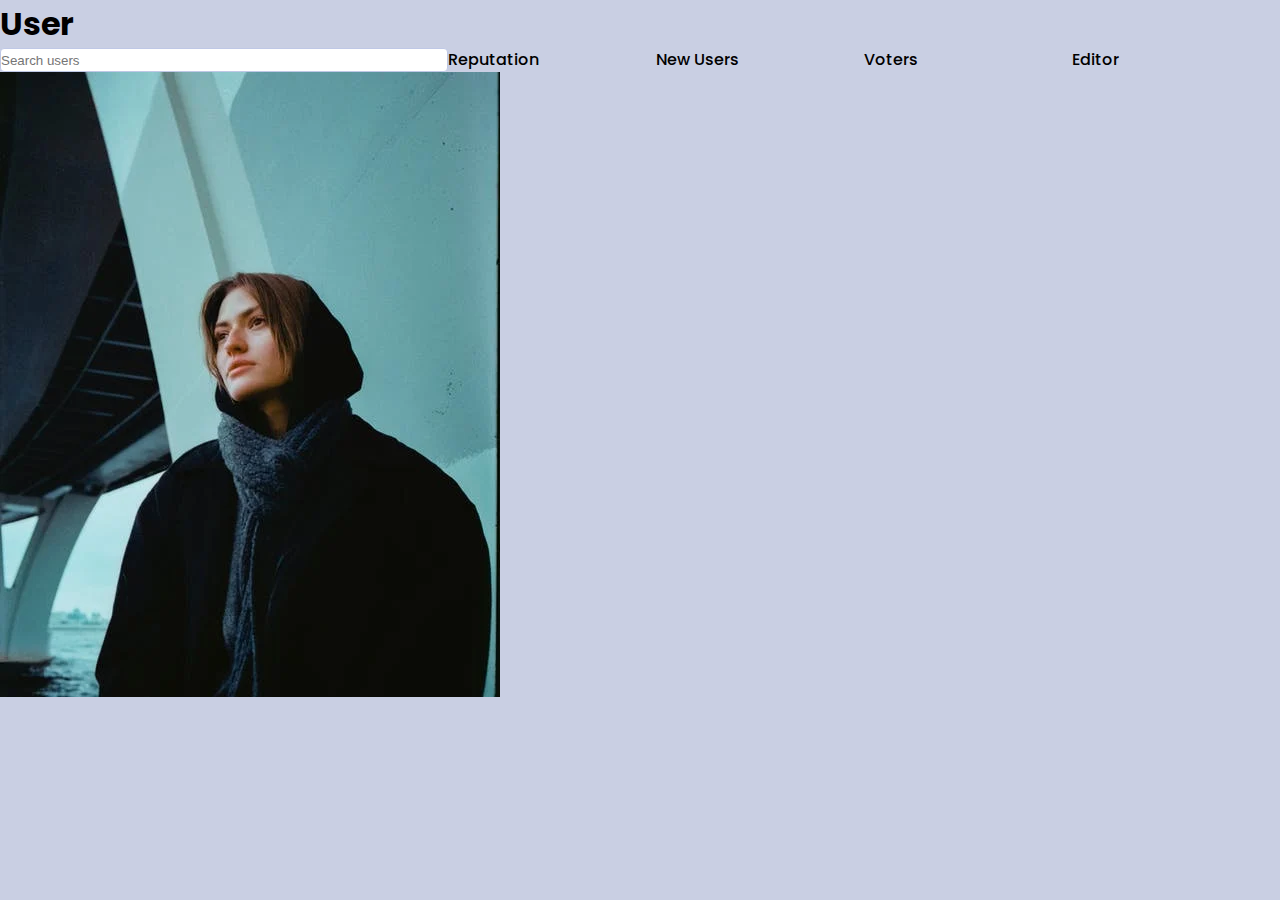
==== Bai 3/index.html @ 12d0087d "commit" ====
<!DOCTYPE html>
<html lang="en">
<link>
    <meta charset="UTF-8">
    <meta http-equiv="X-UA-Compatible" content="IE=edge">
    <meta name="viewport" content="width=device-width, initial-scale=1.0">
    <title>Bai test 3-TKGD-Quang</title>
    <link rel="stylesheet" href="./Asset/main.css" />
    <link rel="preconnect" href="https://fonts.googleapis.com">
<link rel="preconnect" href="https://fonts.gstatic.com" crossorigin>
<link href="https://fonts.googleapis.com/css2?family=Crimson+Text&family=Poppins:ital,wght@0,100;0,200;0,300;0,400;0,500;0,600;0,700;0,800;0,900;1,100;1,200;1,300;1,400;1,500;1,600;1,700;1,800;1,900&display=swap" rel="stylesheet">
<link rel="preconnect" href="https://fonts.googleapis.com">
<link rel="preconnect" href="https://fonts.gstatic.com" crossorigin>
<link href="https://fonts.googleapis.com/css2?family=Crimson+Text&family=Poppins:ital,wght@0,100;0,200;0,300;0,400;0,500;0,600;0,700;0,800;0,900;1,100;1,200;1,300;1,400;1,500;1,600;1,700;1,800;1,900&display=swap" rel="stylesheet">
</head>
<body>
    <section class="header">
        <div class="title">
            <h1>User</h1>
        </div>
        <div class="navbar">
            <input aria-label="Search users" class="input" placeholder="Search users" autocomplete="off">
            <ul class="nav-item-container">
                <li class="item">Reputation</li>
                <li class="item">New Users</li>
                <li class="item">Voters</li>
                <li class="item">Editor</li>
                <li class="item">Moderators</li>
                </ul>
            </div>
        </div>
    </section>
    <section class="main">
        <div class="user">
            <div class="img-container">
                <div class="img">
                    <img src="./Asset/Img/u1.png">
                </div>
            </div>
        </div>
    </section>
</body>
</html>
---- Bai 3/Asset/main.css ----
@font-face {
  font-family: 'Crimson Text';
  font-style: normal;
  font-weight: 400;
  font-display: swap;
  src: url(https://fonts.gstatic.com/s/crimsontext/v19/wlp2gwHKFkZgtmSR3NB0oRJvaA.ttf) format('truetype');
}
@font-face {
  font-family: 'Poppins';
  font-style: italic;
  font-weight: 100;
  font-display: swap;
  src: url(https://fonts.gstatic.com/s/poppins/v20/pxiAyp8kv8JHgFVrJJLmE3tF.ttf) format('truetype');
}
@font-face {
  font-family: 'Poppins';
  font-style: italic;
  font-weight: 200;
  font-display: swap;
  src: url(https://fonts.gstatic.com/s/poppins/v20/pxiDyp8kv8JHgFVrJJLmv1plEA.ttf) format('truetype');
}
@font-face {
  font-family: 'Poppins';
  font-style: italic;
  font-weight: 300;
  font-display: swap;
  src: url(https://fonts.gstatic.com/s/poppins/v20/pxiDyp8kv8JHgFVrJJLm21llEA.ttf) format('truetype');
}
@font-face {
  font-family: 'Poppins';
  font-style: italic;
  font-weight: 400;
  font-display: swap;
  src: url(https://fonts.gstatic.com/s/poppins/v20/pxiGyp8kv8JHgFVrJJLedw.ttf) format('truetype');
}
@font-face {
  font-family: 'Poppins';
  font-style: italic;
  font-weight: 500;
  font-display: swap;
  src: url(https://fonts.gstatic.com/s/poppins/v20/pxiDyp8kv8JHgFVrJJLmg1hlEA.ttf) format('truetype');
}
@font-face {
  font-family: 'Poppins';
  font-style: italic;
  font-weight: 600;
  font-display: swap;
  src: url(https://fonts.gstatic.com/s/poppins/v20/pxiDyp8kv8JHgFVrJJLmr19lEA.ttf) format('truetype');
}
@font-face {
  font-family: 'Poppins';
  font-style: italic;
  font-weight: 700;
  font-display: swap;
  src: url(https://fonts.gstatic.com/s/poppins/v20/pxiDyp8kv8JHgFVrJJLmy15lEA.ttf) format('truetype');
}
@font-face {
  font-family: 'Poppins';
  font-style: italic;
  font-weight: 800;
  font-display: swap;
  src: url(https://fonts.gstatic.com/s/poppins/v20/pxiDyp8kv8JHgFVrJJLm111lEA.ttf) format('truetype');
}
@font-face {
  font-family: 'Poppins';
  font-style: italic;
  font-weight: 900;
  font-display: swap;
  src: url(https://fonts.gstatic.com/s/poppins/v20/pxiDyp8kv8JHgFVrJJLm81xlEA.ttf) format('truetype');
}
@font-face {
  font-family: 'Poppins';
  font-style: normal;
  font-weight: 100;
  font-display: swap;
  src: url(https://fonts.gstatic.com/s/poppins/v20/pxiGyp8kv8JHgFVrLPTedw.ttf) format('truetype');
}
@font-face {
  font-family: 'Poppins';
  font-style: normal;
  font-weight: 200;
  font-display: swap;
  src: url(https://fonts.gstatic.com/s/poppins/v20/pxiByp8kv8JHgFVrLFj_V1s.ttf) format('truetype');
}
@font-face {
  font-family: 'Poppins';
  font-style: normal;
  font-weight: 300;
  font-display: swap;
  src: url(https://fonts.gstatic.com/s/poppins/v20/pxiByp8kv8JHgFVrLDz8V1s.ttf) format('truetype');
}
@font-face {
  font-family: 'Poppins';
  font-style: normal;
  font-weight: 400;
  font-display: swap;
  src: url(https://fonts.gstatic.com/s/poppins/v20/pxiEyp8kv8JHgFVrFJA.ttf) format('truetype');
}
@font-face {
  font-family: 'Poppins';
  font-style: normal;
  font-weight: 500;
  font-display: swap;
  src: url(https://fonts.gstatic.com/s/poppins/v20/pxiByp8kv8JHgFVrLGT9V1s.ttf) format('truetype');
}
@font-face {
  font-family: 'Poppins';
  font-style: normal;
  font-weight: 600;
  font-display: swap;
  src: url(https://fonts.gstatic.com/s/poppins/v20/pxiByp8kv8JHgFVrLEj6V1s.ttf) format('truetype');
}
@font-face {
  font-family: 'Poppins';
  font-style: normal;
  font-weight: 700;
  font-display: swap;
  src: url(https://fonts.gstatic.com/s/poppins/v20/pxiByp8kv8JHgFVrLCz7V1s.ttf) format('truetype');
}
@font-face {
  font-family: 'Poppins';
  font-style: normal;
  font-weight: 800;
  font-display: swap;
  src: url(https://fonts.gstatic.com/s/poppins/v20/pxiByp8kv8JHgFVrLDD4V1s.ttf) format('truetype');
}
@font-face {
  font-family: 'Poppins';
  font-style: normal;
  font-weight: 900;
  font-display: swap;
  src: url(https://fonts.gstatic.com/s/poppins/v20/pxiByp8kv8JHgFVrLBT5V1s.ttf) format('truetype');
}
* {
  margin: 0;
  padding: 0;
  box-sizing: border-box;
}
img {
  max-width: 100%;
}
body {
  text-align: left;
  margin: auto;
  font-family: 'Merriweather';
  font-family: 'Poppins', sans-serif;
  background-color: #c9cfe3;
  margin-left: auto;
  margin-right: auto;
  width: 100%;
}
.header .navbar {
  display: flex;
  justify-content: space-between;
}
.header .navbar .input {
  flex: 0 0 35%;
  border: 1px solid #BFC8E6;
  border-radius: 4px;
}
.header .navbar .nav-item-container {
  flex: 0 0 65%;
  list-style: none;
  display: flex;
}
.header .navbar .nav-item-container .item {
  flex: 0 0 25%;
  border-radius: 2px;
  display: inline-block;
  font-family: 'Poppins';
  font-style: normal;
  font-weight: 500;
  font-size: 16px;
  line-height: 24px;
}
.header .navbar .nav-item-container .item :hover {
  background-color: #849FFF;
}
.infor {
  display: flex;
  flex-direction: column;
  align-items: flex-start;
  padding: 0px;
  gap: 16px;
}
.infor .user {
  flex: 0 0 auto;
  width: 33.33333%;
  background-color: #BFC8E6;
  border: 0px;
  border-radius: 10px;
  padding: 10px;
  display: flex;
}
.infor .user :hover {
  border: 1px;
  border-color: #151B42;
}
.infor .user img-container {
  display: flex;
  flex: 0 0 auto;
  width: 33.33333%;
  height: 97px;
  width: 97px;
  left: 24px;
  top: 24px;
  border-radius: 0px;
}
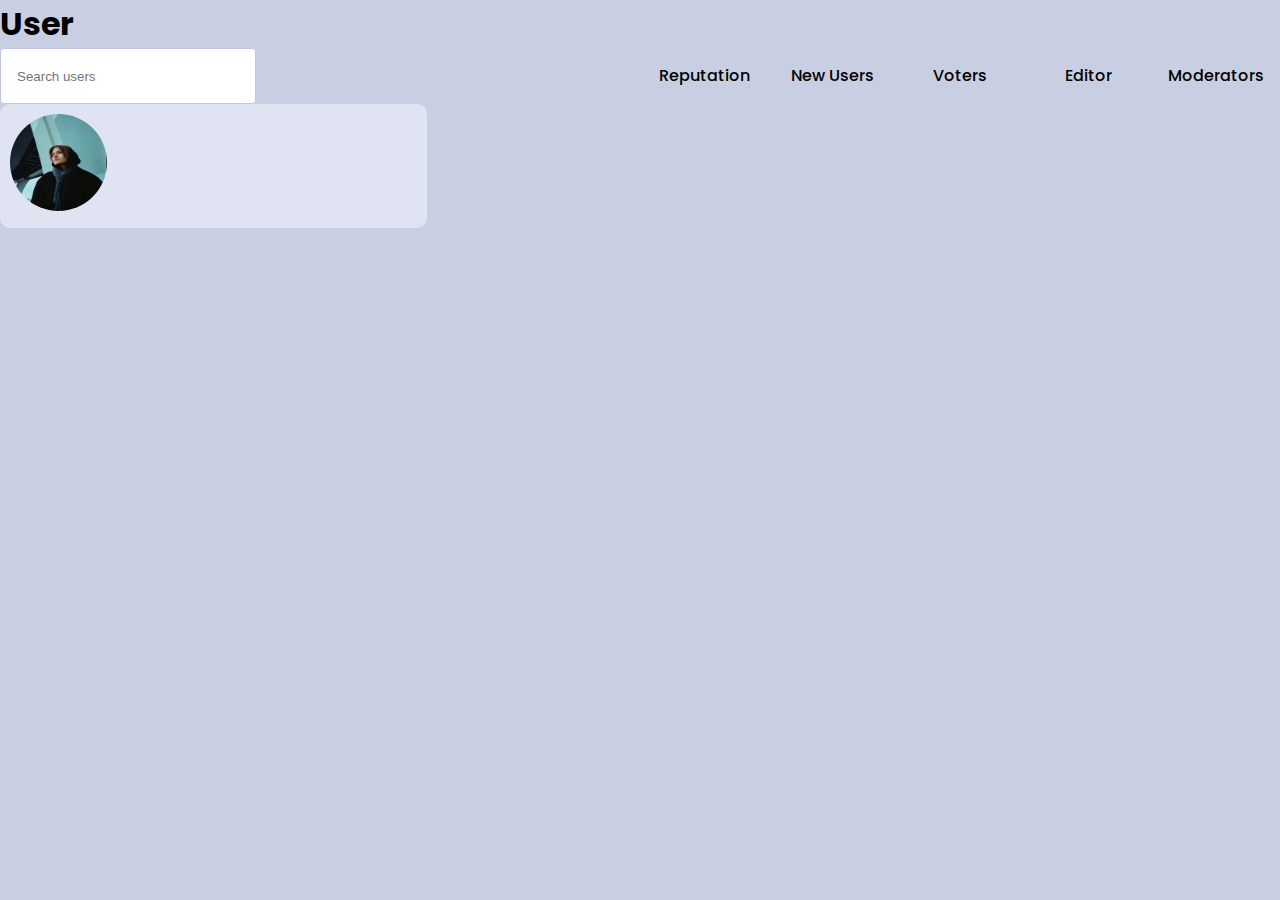
==== commit f01da1be: "final commit" ====
--- a/Bai 3/index.html
+++ b/Bai 3/index.html
@@ -33,10 +33,9 @@
     <section class="main">
         <div class="user">
             <div class="img-container">
-                <div class="img">
                     <img src="./Asset/Img/u1.png">
-                </div>
             </div>
+            <div class="decription"></div>
         </div>
     </section>
 </body>
--- a/Bai 3/Asset/main.css
+++ b/Bai 3/Asset/main.css
@@ -154,55 +154,58 @@
   justify-content: space-between;
 }
 .header .navbar .input {
-  flex: 0 0 35%;
+  flex: 0 0 20%;
+  padding: 16px;
+  gap: 8px;
   border: 1px solid #BFC8E6;
   border-radius: 4px;
 }
 .header .navbar .nav-item-container {
-  flex: 0 0 65%;
+  flex: 0 0 50%;
   list-style: none;
   display: flex;
 }
 .header .navbar .nav-item-container .item {
-  flex: 0 0 25%;
-  border-radius: 2px;
+  flex: 0 0 20%;
+  padding: 16px;
+  text-align: center;
+  border-radius: 10px;
   display: inline-block;
   font-family: 'Poppins';
   font-style: normal;
   font-weight: 500;
   font-size: 16px;
   line-height: 24px;
-}
-.header .navbar .nav-item-container .item :hover {
+  cursor: pointer;
+  transition: all 0.2s ease-in-out;
+}
+.header .navbar .nav-item-container .item:hover {
   background-color: #849FFF;
 }
-.infor {
+.main {
   display: flex;
   flex-direction: column;
   align-items: flex-start;
   padding: 0px;
   gap: 16px;
 }
-.infor .user {
+.main .user {
   flex: 0 0 auto;
   width: 33.33333%;
-  background-color: #BFC8E6;
+  background-color: #e0e4f2;
   border: 0px;
   border-radius: 10px;
   padding: 10px;
   display: flex;
-}
-.infor .user :hover {
+  cursor: pointer;
+  transition: all 0.2s ease-in-out;
+}
+.main .user:hover {
   border: 1px;
   border-color: #151B42;
 }
-.infor .user img-container {
-  display: flex;
-  flex: 0 0 auto;
-  width: 33.33333%;
+.main .user .img-container img {
+  width: 97px;
   height: 97px;
-  width: 97px;
-  left: 24px;
-  top: 24px;
-  border-radius: 0px;
-}
+  border-radius: 50%;
+}
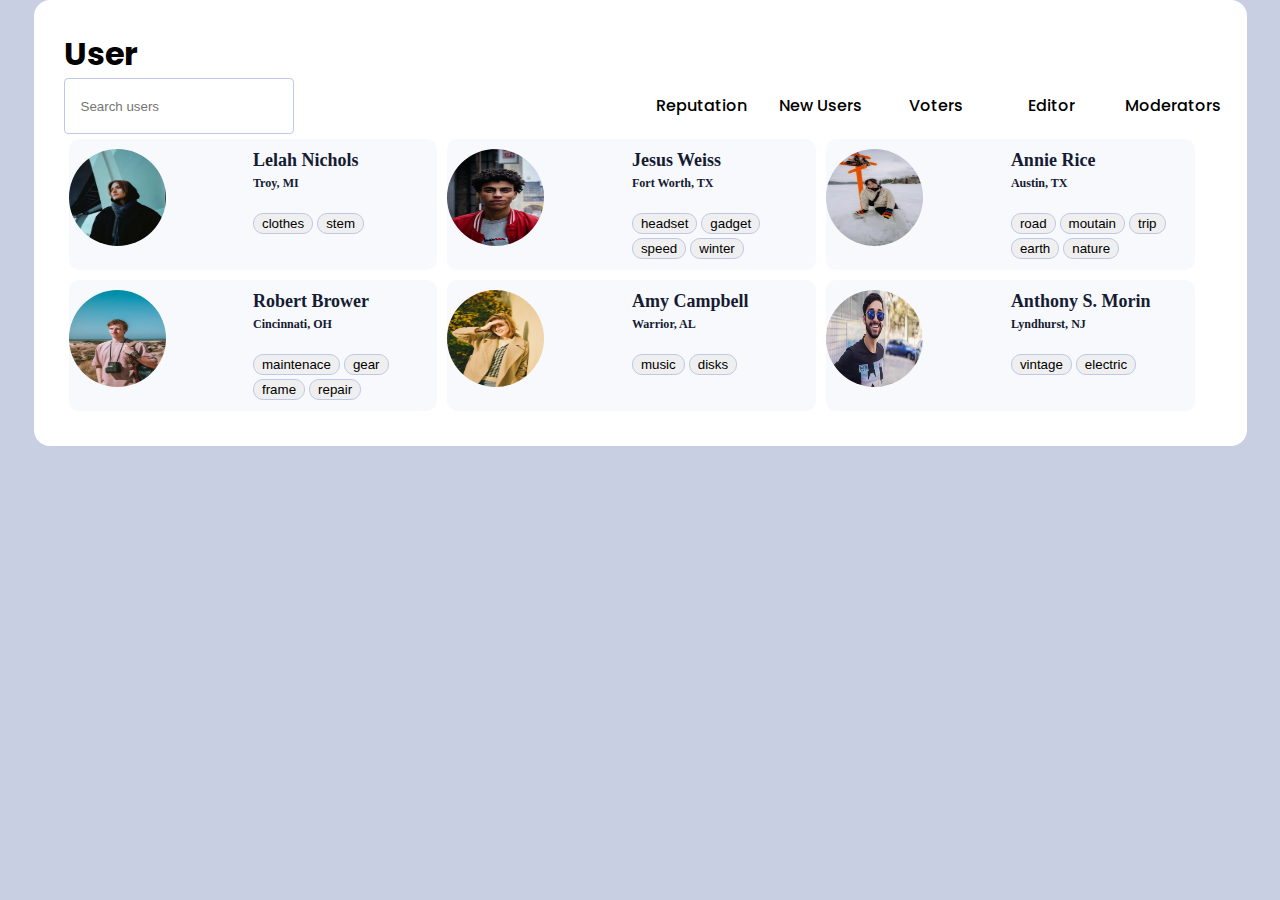
==== commit ea5c705c: "final" ====
--- a/Bai 3/index.html
+++ b/Bai 3/index.html
@@ -14,7 +14,8 @@
 <link href="https://fonts.googleapis.com/css2?family=Crimson+Text&family=Poppins:ital,wght@0,100;0,200;0,300;0,400;0,500;0,600;0,700;0,800;0,900;1,100;1,200;1,300;1,400;1,500;1,600;1,700;1,800;1,900&display=swap" rel="stylesheet">
 </head>
 <body>
-    <section class="header">
+    <section class="container">
+        <div class="header">
         <div class="title">
             <h1>User</h1>
         </div>
@@ -29,13 +30,104 @@
                 </ul>
             </div>
         </div>
-    </section>
-    <section class="main">
+        <div class="main">
         <div class="user">
             <div class="img-container">
                     <img src="./Asset/Img/u1.png">
             </div>
-            <div class="decription"></div>
+            <div class="decription">
+                <div class="name">
+                    <h4>Lelah Nichols</h4>
+                    <h6>Troy, MI</h6>
+                </div>
+                <div class="hobby">
+                    <button class="aaa">clothes</button>
+                    <button class="aaa">stem</button>
+                </div>
+            </div>
+        </div>
+        <div class="user">
+            <div class="img-container">
+                    <img src="./Asset/Img/u2.png">
+            </div>
+            <div class="decription">
+                <div class="name">
+                    <h4>Jesus Weiss</h4>
+                    <h6>Fort Worth, TX</h6>
+                </div>
+                <div class="hobby">
+                    <button class="aaa">headset</button>
+                    <button class="aaa">gadget</button>
+                    <button class="aaa">speed</button>
+                    <button class="aaa">winter</button>
+                </div>
+            </div>
+        </div>
+        <div class="user">
+            <div class="img-container">
+                    <img src="./Asset/Img/u3.png">
+            </div>
+            <div class="decription">
+                <div class="name">
+                    <h4>Annie Rice</h4>
+                    <h6>Austin, TX</h6>
+                </div>
+                <div class="hobby">
+                    <button class="aaa">road</button>
+                    <button class="aaa">moutain</button>
+                    <button class="aaa">trip</button>
+                    <button class="aaa">earth</button>
+                    <button class="aaa">nature</button>
+                </div>
+            </div>
+        </div>
+        <div class="user">
+            <div class="img-container">
+                    <img src="./Asset/Img/u4.png">
+            </div>
+            <div class="decription">
+                <div class="name">
+                    <h4>Robert Brower</h4>
+                    <h6>Cincinnati, OH</h6>
+                </div>
+                <div class="hobby">
+                    <button class="aaa">maintenace</button>
+                    <button class="aaa">gear</button>
+                    <button class="aaa">frame</button>
+                    <button class="aaa">repair</button>
+                </div>
+            </div>
+        </div>
+        <div class="user">
+            <div class="img-container">
+                    <img src="./Asset/Img/u5.png">
+            </div>
+            <div class="decription">
+                <div class="name">
+                    <h4>Amy Campbell</h4>
+                    <h6>Warrior, AL </h6>
+                </div>
+                <div class="hobby">
+                    <button class="aaa">music</button>
+                    <button class="aaa">disks</button>
+                </div>
+            </div>
+        </div>
+        <div class="user">
+            <div class="img-container">
+                    <img src="./Asset/Img/u6.png">
+            </div>
+            <div class="decription">
+                <div class="name">
+                    <h4>Anthony S. Morin</h4>
+                    <h6>Lyndhurst, NJ</h6>
+                </div>
+                <div class="hobby">
+                    <button class="aaa">vintage</button>
+                    <button class="aaa">electric</button>
+                </div>
+            </div>
+        </div>
         </div>
     </section>
 </body>
--- a/Bai 3/Asset/main.css
+++ b/Bai 3/Asset/main.css
@@ -145,27 +145,33 @@
   font-family: 'Merriweather';
   font-family: 'Poppins', sans-serif;
   background-color: #c9cfe3;
+}
+.container {
+  background: #FFFFFF;
+  border-radius: 16px;
+  max-width: 1213px;
+  padding: 30px;
   margin-left: auto;
   margin-right: auto;
   width: 100%;
 }
-.header .navbar {
+.container .header .navbar {
   display: flex;
   justify-content: space-between;
 }
-.header .navbar .input {
+.container .header .navbar .input {
   flex: 0 0 20%;
   padding: 16px;
   gap: 8px;
   border: 1px solid #BFC8E6;
   border-radius: 4px;
 }
-.header .navbar .nav-item-container {
+.container .header .navbar .nav-item-container {
   flex: 0 0 50%;
   list-style: none;
   display: flex;
 }
-.header .navbar .nav-item-container .item {
+.container .header .navbar .nav-item-container .item {
   flex: 0 0 20%;
   padding: 16px;
   text-align: center;
@@ -179,33 +185,55 @@
   cursor: pointer;
   transition: all 0.2s ease-in-out;
 }
-.header .navbar .nav-item-container .item:hover {
+.container .header .navbar .nav-item-container .item:hover {
   background-color: #849FFF;
 }
-.main {
-  display: flex;
-  flex-direction: column;
-  align-items: flex-start;
+.container .main {
+  display: flex;
   padding: 0px;
-  gap: 16px;
-}
-.main .user {
+  flex-wrap: wrap;
+}
+.container .main .user {
   flex: 0 0 auto;
-  width: 33.33333%;
-  background-color: #e0e4f2;
-  border: 0px;
+  width: 32%;
+  background-color: #f8f9fd;
+  border: 2px;
   border-radius: 10px;
-  padding: 10px;
-  display: flex;
+  padding: 10px 0;
+  margin: 5px;
+  display: flex;
+  transition: all 0.2s ease-in-out;
   cursor: pointer;
-  transition: all 0.2s ease-in-out;
-}
-.main .user:hover {
-  border: 1px;
+}
+.container .main .user :hover {
+  border: 2px;
   border-color: #151B42;
 }
-.main .user .img-container img {
+.container .main .user .img-container {
+  flex: 0 0 50%;
+}
+.container .main .user .img-container img {
   width: 97px;
   height: 97px;
   border-radius: 50%;
 }
+.container .main .user .decription .name {
+  font-family: 'Merriweather';
+  font-style: normal;
+  font-weight: 900;
+  font-size: 18px;
+  line-height: 23px;
+  color: #151B32;
+  margin-bottom: 15px;
+}
+.container .main .user .decription .hobby .aaa {
+  display: flex;
+  flex-direction: row;
+  justify-content: center;
+  align-items: center;
+  padding: 2px 8px;
+  gap: 10px;
+  border: 1px solid #BFC8E6;
+  border-radius: 10px;
+  display: inline-block;
+}
